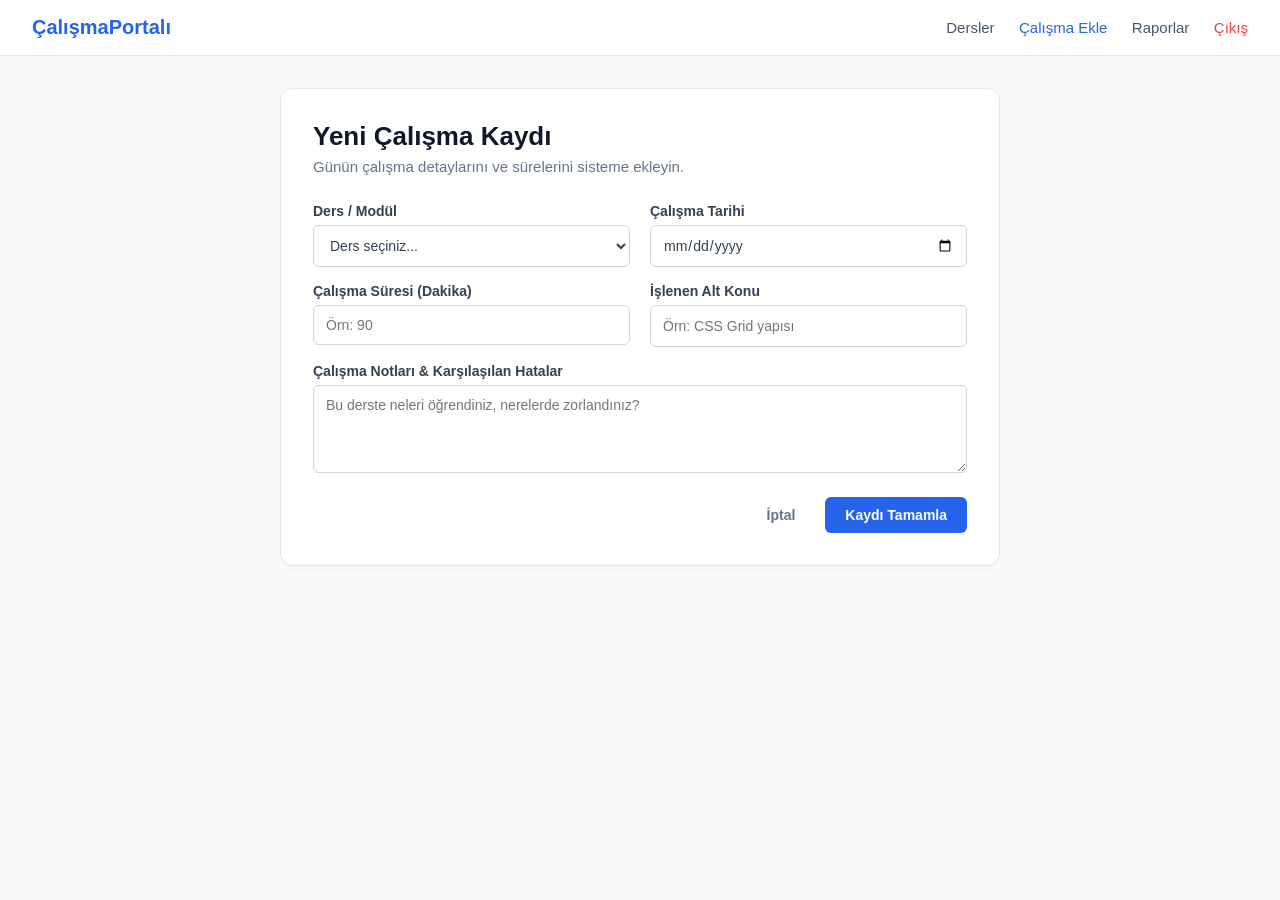
==== add-study.html @ b21fec0c "feat: tum calisma portali sayfalari ve css tasarimlari tamamlandi" ====
<!DOCTYPE html>
<html lang="tr">
<head>
  <meta charset="UTF-8">
  <title>Çalışma Ekle | Çalışma Portalı</title>
  <link rel="stylesheet" href="style.css">
</head>
<body>

  <!-- Ortak Navbar -->
  <header class="navbar">
    <div class="logo">ÇalışmaPortalı</div>
    <nav class="nav-links">
      <a href="lessons.html">Dersler</a>
      <a href="add-study.html" class="active">Çalışma Ekle</a>
      <a href="reports.html">Raporlar</a>
      <a href="login.html" class="logout-link">Çıkış</a>
    </nav>
  </header>

  <!-- Form İçerik Alanı -->
  <main class="container">
    <div class="form-card">
      <div class="page-title">
        <h1>Yeni Çalışma Kaydı</h1>
        <p>Günün çalışma detaylarını ve sürelerini sisteme ekleyin.</p>
      </div>

      <form action="reports.html" method="get">
        
        <div class="form-row">
          <div class="form-group flex-1">
            <label for="lesson-select">Ders / Modül</label>
            <select id="lesson-select" name="lesson" required>
              <option value="" disabled selected>Ders seçiniz...</option>
              <option value="html">1. Gün: HTML Temelleri</option>
              <option value="css">2. Gün: CSS & Grid / Flexbox</option>
              <option value="js1">3. Gün: JavaScript Giriş</option>
              <option value="js2">4. Gün: Modern JavaScript & API</option>
              <option value="react">5. Gün: React JS</option>
            </select>
          </div>

          <div class="form-group flex-1">
            <label for="study-date">Çalışma Tarihi</label>
            <input type="date" id="study-date" name="studyDate" required>
          </div>
        </div>

        <div class="form-row">
          <div class="form-group flex-1">
            <label for="duration">Çalışma Süresi (Dakika)</label>
            <input type="number" id="duration" name="duration" min="15" step="15" placeholder="Örn: 90" required>
          </div>

          <div class="form-group flex-1">
            <label for="study-topic">İşlenen Alt Konu</label>
            <input type="text" id="study-topic" name="topic" placeholder="Örn: CSS Grid yapısı" required>
          </div>
        </div>

        <div class="form-group">
          <label for="notes">Çalışma Notları & Karşılaşılan Hatalar</label>
          <textarea id="notes" name="notes" rows="4" placeholder="Bu derste neleri öğrendiniz, nerelerde zorlandınız?"></textarea>
        </div>

        <div class="form-actions">
          <a href="lessons.html" class="btn-secondary">İptal</a>
          <button type="submit" class="btn-primary-inline">Kaydı Tamamla</button>
        </div>

      </form>
    </div>
  </main>

</body>
</html>
---- style.css ----
/* 1. RESET & BOX MODEL: Kutu hesaplamasını standart yapıyoruz */
* {
  margin: 0;
  padding: 0;
  box-sizing: border-box; /* Padding ve border kutuyu şişirmesin */
  font-family: 'Segoe UI', Tahoma, Geneva, Verdana, sans-serif;
}

/* 2. FLEXBOX İLE TAM ORTALAMA: Sayfa gövdesi tüm ekranı kaplasın */
body.auth-page {
  background-color: #f0f2f5; /* Yumuşak arka plan rengi */
  min-height: 100vh;         /* Ekranın tüm yüksekliğini kapla */
  display: flex;             /* Flexbox devreye girdi */
  justify-content: center;   /* Yatayda tam ortala */
  align-items: center;       /* Dikeyde tam ortala */
}

/* 3. KART DÜZENİ: Box model (Padding, Border, Shadow) */
.auth-card {
  background-color: #ffffff;
  width: 100%;
  max-width: 400px;
  padding: 32px;             /* İç boşluk */
  border-radius: 12px;       /* Köşe yuvarlama */
  box-shadow: 0 8px 24px rgba(0, 0, 0, 0.08); /* Hafif gölge */
}

.auth-header h2 {
  color: #1e293b;
  margin-bottom: 8px;        /* Dış boşluk: altındaki yazıdan uzaklaş */
}

.auth-header p {
  color: #64748b;
  font-size: 14px;
  margin-bottom: 24px;
}

/* 4. FORM GRUPLARI */
.form-group {
  margin-bottom: 16px;
  display: flex;
  flex-direction: column;    /* Label ve input'u alt alta diz */
}

.form-group label {
  font-size: 14px;
  font-weight: 600;
  color: #334155;
  margin-bottom: 6px;
}

/* 5. ATTRIBUTE SELECTOR: Sadece text/email/password kutularını seç */
input[type="text"],
input[type="email"],
input[type="password"] {
  padding: 12px;
  border: 1px solid #cbd5e1;
  border-radius: 6px;
  font-size: 14px;
  outline: none;
  transition: border-color 0.2s ease, box-shadow 0.2s ease;
}

/* 6. PSEUDO-CLASS (:focus): Kutuya tıklanınca mavi çerçeve yansın */
input[type="text"]:focus,
input[type="email"]:focus,
input[type="password"]:focus {
  border-color: #2563eb;
  box-shadow: 0 0 0 3px rgba(37, 99, 235, 0.15);
}

/* 7. BUTON & HOVER & TRANSFORM */
.btn-primary {
  width: 100%;
  padding: 12px;
  background-color: #2563eb;
  color: #ffffff;
  border: none;
  border-radius: 6px;
  font-size: 16px;
  font-weight: 600;
  cursor: pointer;
  margin-top: 8px;
  transition: background-color 0.2s ease, transform 0.1s ease;
}

/* Farenin üzerine gelme durumu (:hover) */
.btn-primary:hover {
  background-color: #1d4ed8;
  transform: translateY(-2px); /* Buton hafif yukarı kalkar */
}

/* Tıklanma anı (:active) */
.btn-primary:active {
  transform: translateY(0);    /* Basılınca eski yerine iner */
}

.auth-footer {
  margin-top: 24px;
  text-align: center;
  font-size: 14px;
  color: #64748b;
}

.auth-footer a {
  color: #2563eb;
  text-decoration: none;
  font-weight: 600;
}

.auth-footer a:hover {
  text-decoration: underline;
}
/* --- GENEL SAYFA DÜZENİ --- */
body {
  background-color: #f8fafc;
  color: #334155;
}

.container {
  max-width: 1100px;
  margin: 32px auto;
  padding: 0 20px;
}

.page-title {
  margin-bottom: 28px;
}

.page-title h1 {
  font-size: 26px;
  color: #0f172a;
  margin-bottom: 6px;
}

.page-title p {
  color: #64748b;
  font-size: 15px;
}

/* --- NAVBAR (FLEXBOX) --- */
.navbar {
  background-color: #ffffff;
  padding: 16px 32px;
  display: flex;
  justify-content: space-between;
  align-items: center;
  border-bottom: 1px solid #e2e8f0;
}

.navbar .logo {
  font-size: 20px;
  font-weight: 700;
  color: #2563eb;
}

.nav-links a {
  text-decoration: none;
  color: #475569;
  font-size: 15px;
  font-weight: 500;
  margin-left: 20px;
  transition: color 0.2s ease;
}

.nav-links a:hover,
.nav-links a.active {
  color: #2563eb;
}

.nav-links a.logout-link {
  color: #ef4444;
}

/* --- CSS GRID: DERS KARTLARI ALANI --- */
.lesson-grid {
  display: grid;
  /* Ekran genişliğine göre otomatik 280px sütunlar oluştur ve boşluğu doldur */
  grid-template-columns: repeat(auto-fill, minmax(280px, 1fr));
  gap: 24px; /* Kartların arasındaki boşluk */
}

/* KART TASARIMI (TRANSFORM & HOVER) */
.lesson-card {
  background-color: #ffffff;
  border: 1px solid #e2e8f0;
  border-radius: 12px;
  padding: 24px;
  display: flex;
  flex-direction: column;
  justify-content: space-between;
  box-shadow: 0 2px 4px rgba(0, 0, 0, 0.04);
  transition: transform 0.2s ease, box-shadow 0.2s ease;
}

.lesson-card:hover {
  transform: translateY(-4px); /* Üzerine gelince yukarı kaysın */
  box-shadow: 0 10px 20px rgba(0, 0, 0, 0.08);
}

.lesson-card h3 {
  font-size: 18px;
  color: #1e293b;
  margin: 12px 0 8px 0;
}

.lesson-card p {
  font-size: 14px;
  color: #64748b;
  line-height: 1.5;
  margin-bottom: 20px;
}

/* ROZETLER (BADGES) */
.badge {
  display: inline-block;
  align-self: flex-start;
  padding: 4px 10px;
  border-radius: 999px;
  font-size: 12px;
  font-weight: 600;
}

.badge-html { background-color: #ffedd5; color: #c2410c; }
.badge-css { background-color: #e0f2fe; color: #0369a1; }
.badge-js { background-color: #fef9c3; color: #a16207; }
.badge-react { background-color: #e0e7ff; color: #4338ca; }

/* KART DURUMLARI (STATUS) */
.card-footer {
  border-top: 1px solid #f1f5f9;
  padding-top: 12px;
  font-size: 13px;
  font-weight: 600;
}

.status.completed { color: #16a34a; }
.status.in-progress { color: #2563eb; }
.status.pending { color: #94a3b8; }

/* --- FORM KARTI VE ELEMANLARI (ADD-STUDY) --- */
.form-card {
  background-color: #ffffff;
  border: 1px solid #e2e8f0;
  border-radius: 12px;
  padding: 32px;
  max-width: 720px;
  margin: 0 auto;
  box-shadow: 0 4px 6px rgba(0, 0, 0, 0.02);
}

/* Yan yana duran form alanları için Flexbox */
.form-row {
  display: flex;
  gap: 20px;
}

.flex-1 {
  flex: 1; /* Eşit genişlikte paylaştır */
}

/* Select, Date ve Number inputlarına stil verilmesi */
select,
input[type="date"],
input[type="number"],
textarea {
  width: 100%;
  padding: 11px 12px;
  border: 1px solid #cbd5e1;
  border-radius: 6px;
  font-size: 14px;
  outline: none;
  background-color: #ffffff;
  color: #334155;
  transition: border-color 0.2s ease, box-shadow 0.2s ease;
}

select:focus,
input[type="date"]:focus,
input[type="number"]:focus,
textarea:focus {
  border-color: #2563eb;
  box-shadow: 0 0 0 3px rgba(37, 99, 235, 0.15);
}

textarea {
  resize: vertical; /* Sadece dikeyde boyutlandırılabilsin */
}

/* Buton grubu yerleşimi */
.form-actions {
  display: flex;
  justify-content: flex-end; /* Butonları sağa yasla */
  align-items: center;
  gap: 12px;
  margin-top: 24px;
}

.btn-secondary {
  text-decoration: none;
  color: #64748b;
  font-size: 14px;
  font-weight: 600;
  padding: 10px 18px;
  border-radius: 6px;
  transition: background-color 0.2s ease;
}

.btn-secondary:hover {
  background-color: #f1f5f9;
  color: #0f172a;
}

.btn-primary-inline {
  padding: 10px 20px;
  background-color: #2563eb;
  color: #ffffff;
  border: none;
  border-radius: 6px;
  font-size: 14px;
  font-weight: 600;
  cursor: pointer;
  transition: background-color 0.2s ease, transform 0.1s ease;
}

.btn-primary-inline:hover {
  background-color: #1d4ed8;
  transform: translateY(-1px);
}

/* --- İSTATİSTİK KARTLARI (STATS) --- */
.stats-grid {
  display: flex;
  gap: 20px;
  margin-bottom: 32px;
}

.stat-card {
  flex: 1;
  background-color: #ffffff;
  border: 1px solid #e2e8f0;
  border-radius: 10px;
  padding: 20px;
  box-shadow: 0 2px 4px rgba(0, 0, 0, 0.02);
}

.stat-label {
  font-size: 13px;
  color: #64748b;
  font-weight: 500;
  text-transform: uppercase;
  letter-spacing: 0.5px;
}

.stat-value {
  font-size: 24px;
  color: #0f172a;
  margin-top: 8px;
}

/* --- MODERN TABLO TASARIMI --- */
.table-container {
  background-color: #ffffff;
  border: 1px solid #e2e8f0;
  border-radius: 12px;
  overflow: hidden;
  box-shadow: 0 4px 6px rgba(0, 0, 0, 0.02);
}

.report-table {
  width: 100%;
  border-collapse: collapse; /* Çift çizgileri tek çizgiye indir */
  text-align: left;
}

.report-table th {
  background-color: #f8fafc;
  color: #475569;
  font-size: 13px;
  font-weight: 600;
  padding: 16px 20px;
  border-bottom: 1px solid #e2e8f0;
  text-transform: uppercase;
}

.report-table td {
  padding: 16px 20px;
  font-size: 14px;
  color: #334155;
  border-bottom: 1px solid #f1f5f9;
}

/* Satırın üzerine gelince hafif grileşme (Hover efekti) */
.report-table tbody tr:hover {
  background-color: #f8fafc;
}

/* Tablo içindeki durum rozetleri */
.table-badge {
  display: inline-block;
  padding: 4px 8px;
  border-radius: 6px;
  font-size: 12px;
  font-weight: 600;
}

.badge-success { background-color: #dcfce7; color: #15803d; }
.badge-process { background-color: #dbeafe; color: #1d4ed8; }
.badge-waiting { background-color: #f1f5f9; color: #64748b; }
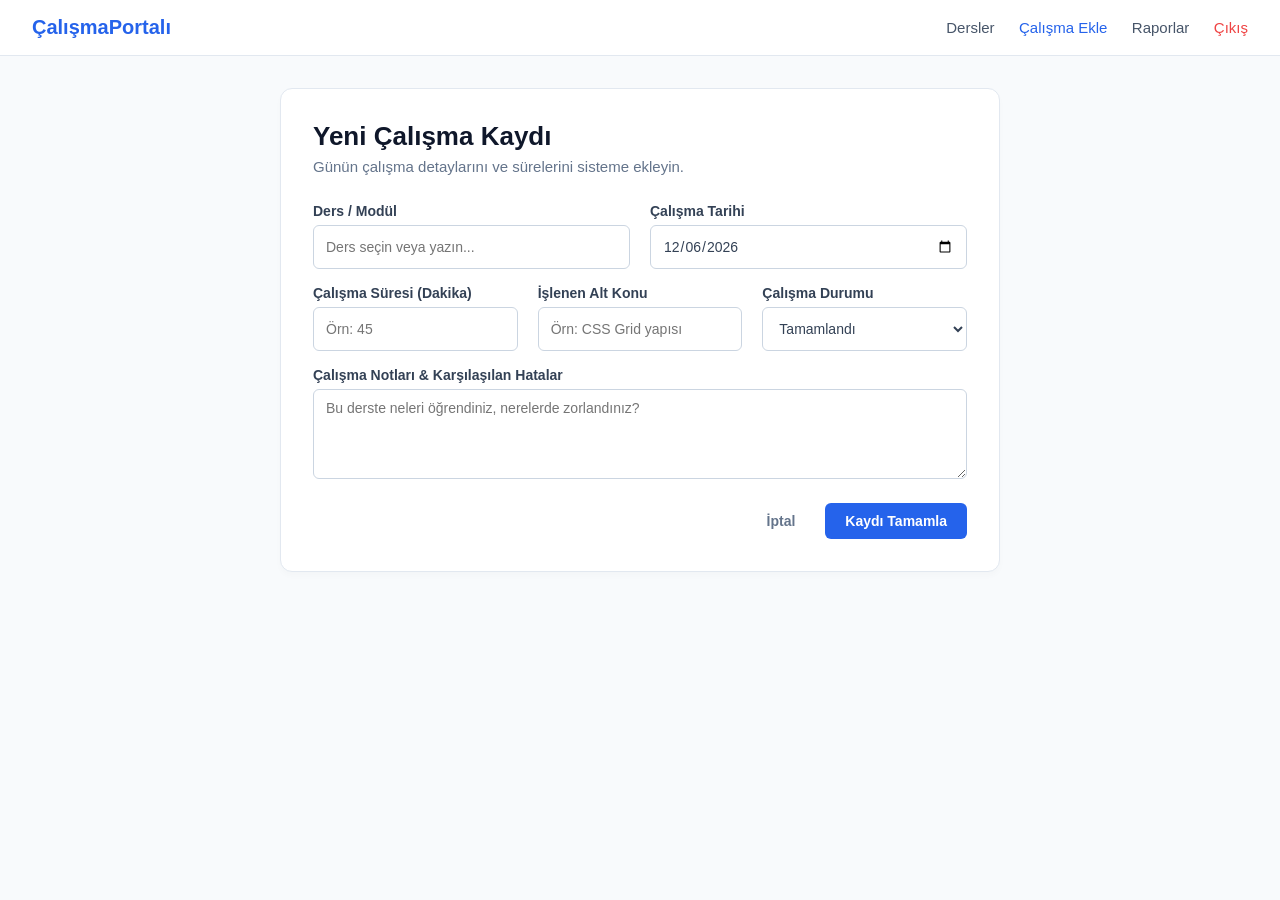
==== commit 62d7abfe: "fix: form kutu yukseklikleri esitlendi, durum secimi ve dinamik istatistik hesaplama tamamlandi" ====
--- a/add-study.html
+++ b/add-study.html
@@ -28,17 +28,18 @@
 
       <form action="reports.html" method="get">
         
+        <!-- 1. Satır: Ders Adı ve Tarih -->
         <div class="form-row">
           <div class="form-group flex-1">
-            <label for="lesson-select">Ders / Modül</label>
-            <select id="lesson-select" name="lesson" required>
-              <option value="" disabled selected>Ders seçiniz...</option>
-              <option value="html">1. Gün: HTML Temelleri</option>
-              <option value="css">2. Gün: CSS & Grid / Flexbox</option>
-              <option value="js1">3. Gün: JavaScript Giriş</option>
-              <option value="js2">4. Gün: Modern JavaScript & API</option>
-              <option value="react">5. Gün: React JS</option>
-            </select>
+            <label for="lesson-input">Ders / Modül</label>
+            <input list="lesson-options" id="lesson-input" name="lesson" placeholder="Ders seçin veya yazın..." required>
+            <datalist id="lesson-options">
+              <option value="1. Gün: HTML Temelleri">
+              <option value="2. Gün: CSS & Grid / Flexbox">
+              <option value="3. Gün: JavaScript Giriş">
+              <option value="4. Gün: Modern JavaScript & API">
+              <option value="5. Gün: React JS">
+            </datalist>
           </div>
 
           <div class="form-group flex-1">
@@ -47,31 +48,50 @@
           </div>
         </div>
 
+        <!-- 2. Satır: Süre, Alt Konu ve Durum -->
         <div class="form-row">
           <div class="form-group flex-1">
             <label for="duration">Çalışma Süresi (Dakika)</label>
-            <input type="number" id="duration" name="duration" min="15" step="15" placeholder="Örn: 90" required>
+            <input type="number" id="duration" name="duration" min="0" step="1" placeholder="Örn: 45" required>
           </div>
 
           <div class="form-group flex-1">
             <label for="study-topic">İşlenen Alt Konu</label>
             <input type="text" id="study-topic" name="topic" placeholder="Örn: CSS Grid yapısı" required>
           </div>
+
+          <div class="form-group flex-1">
+            <label for="status-select">Çalışma Durumu</label>
+            <select id="status-select" name="status">
+              <option value="Tamamlandı">Tamamlandı</option>
+              <option value="Devam Ediyor">Devam Ediyor</option>
+              <option value="Planlandı">Planlandı</option>
+            </select>
+          </div>
         </div>
 
+        <!-- 3. Satır: Notlar -->
         <div class="form-group">
           <label for="notes">Çalışma Notları & Karşılaşılan Hatalar</label>
-          <textarea id="notes" name="notes" rows="4" placeholder="Bu derste neleri öğrendiniz, nerelerde zorlandınız?"></textarea>
+          <textarea id="notes" name="notes" rows="3" placeholder="Bu derste neleri öğrendiniz, nerelerde zorlandınız?"></textarea>
         </div>
 
+        <!-- Butonlar -->
         <div class="form-actions">
           <a href="lessons.html" class="btn-secondary">İptal</a>
           <button type="submit" class="btn-primary-inline">Kaydı Tamamla</button>
         </div>
 
       </form>
+
+      </form>
     </div>
   </main>
 
+  <!-- Sayfanın en altına JS dosyamızı bağlıyoruz -->
+  <script src="script.js"></script>
+</body>
+</html>
+
 </body>
 </html>
--- a/style.css
+++ b/style.css
@@ -260,23 +260,40 @@
   flex: 1; /* Eşit genişlikte paylaştır */
 }
 
-/* Select, Date ve Number inputlarına stil verilmesi */
+/* Select, Datalist, Date, Number, Text ve Textarea elemanlarının boyut eşitliği */
 select,
+input[list],
+input[type="text"],
+input[type="email"],
+input[type="password"],
 input[type="date"],
 input[type="number"],
 textarea {
   width: 100%;
-  padding: 11px 12px;
+  height: 44px; /* Tüm tek satırlık kutuların yüksekliğini eşitliyoruz */
+  padding: 10px 12px;
   border: 1px solid #cbd5e1;
   border-radius: 6px;
   font-size: 14px;
   outline: none;
   background-color: #ffffff;
   color: #334155;
+  box-sizing: border-box; /* Padding yüksekliği bozmasın */
   transition: border-color 0.2s ease, box-shadow 0.2s ease;
 }
 
+/* Textarea çok satırlı olduğu için sabit 44px yüksekliği eziyoruz */
+textarea {
+  height: auto;
+  min-height: 90px;
+  resize: vertical;
+}
+
 select:focus,
+input[list]:focus,
+input[type="text"]:focus,
+input[type="email"]:focus,
+input[type="password"]:focus,
 input[type="date"]:focus,
 input[type="number"]:focus,
 textarea:focus {
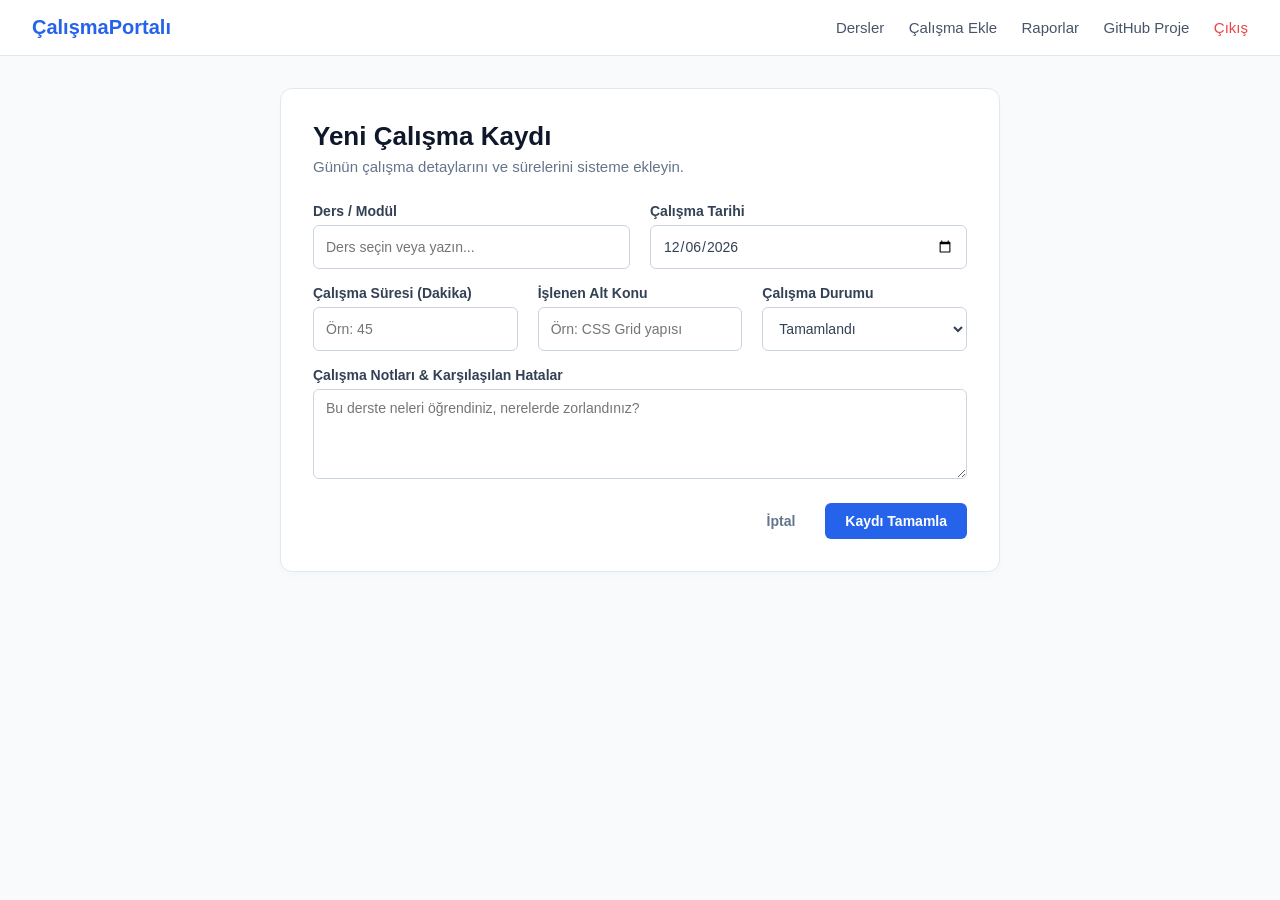
==== commit 4b72dfd2: "feat: menu baglantilari guncellendi ve 4 gunluk calismalar derlendi" ====
--- a/add-study.html
+++ b/add-study.html
@@ -12,8 +12,9 @@
     <div class="logo">ÇalışmaPortalı</div>
     <nav class="nav-links">
       <a href="lessons.html">Dersler</a>
-      <a href="add-study.html" class="active">Çalışma Ekle</a>
+      <a href="add-study.html">Çalışma Ekle</a>
       <a href="reports.html">Raporlar</a>
+      <a href="github.html">GitHub Proje</a>
       <a href="login.html" class="logout-link">Çıkış</a>
     </nav>
   </header>
--- a/style.css
+++ b/style.css
@@ -424,4 +424,109 @@
 
 .badge-success { background-color: #dcfce7; color: #15803d; }
 .badge-process { background-color: #dbeafe; color: #1d4ed8; }
-.badge-waiting { background-color: #f1f5f9; color: #64748b; }+.badge-waiting { background-color: #f1f5f9; color: #64748b; }
+
+/* --- GITHUB SAYFASI TASARIMI --- */
+.github-search-box {
+  display: flex;
+  gap: 12px;
+  max-width: 600px;
+  margin-bottom: 24px;
+}
+
+.status-msg {
+  font-size: 15px;
+  font-weight: 500;
+  color: #2563eb;
+  margin-bottom: 16px;
+}
+
+.gh-card {
+  background-color: #ffffff;
+  border: 1px solid #e2e8f0;
+  border-radius: 12px;
+  padding: 28px;
+  max-width: 700px;
+  box-shadow: 0 4px 6px rgba(0, 0, 0, 0.02);
+}
+
+.gh-header {
+  display: flex;
+  gap: 20px;
+  align-items: center;
+}
+
+.gh-header img {
+  width: 90px;
+  height: 90px;
+  border-radius: 50%;
+  border: 2px solid #2563eb;
+}
+
+.gh-info h2 {
+  font-size: 22px;
+  color: #0f172a;
+}
+
+.gh-info a {
+  color: #2563eb;
+  text-decoration: none;
+  font-size: 14px;
+  font-weight: 500;
+}
+
+.gh-info a:hover {
+  text-decoration: underline;
+}
+
+.gh-info p {
+  color: #64748b;
+  font-size: 14px;
+  margin-top: 6px;
+}
+
+.gh-stats {
+  display: flex;
+  gap: 12px;
+  margin-top: 20px;
+  padding-bottom: 16px;
+  border-bottom: 1px solid #f1f5f9;
+}
+
+.stat-pill {
+  background-color: #f1f5f9;
+  padding: 6px 14px;
+  border-radius: 999px;
+  font-size: 13px;
+  font-weight: 600;
+  color: #334155;
+}
+
+.stat-pill span {
+  color: #2563eb;
+}
+
+.gh-repo-list {
+  list-style: none;
+  display: flex;
+  flex-direction: column;
+  gap: 10px;
+}
+
+.gh-repo-list li {
+  background-color: #f8fafc;
+  padding: 12px 16px;
+  border-radius: 8px;
+  border: 1px solid #e2e8f0;
+}
+
+.gh-repo-list li a {
+  text-decoration: none;
+  font-weight: 600;
+  color: #0f172a;
+  display: block;
+}
+
+.gh-repo-list li a:hover {
+  color: #2563eb;
+}
